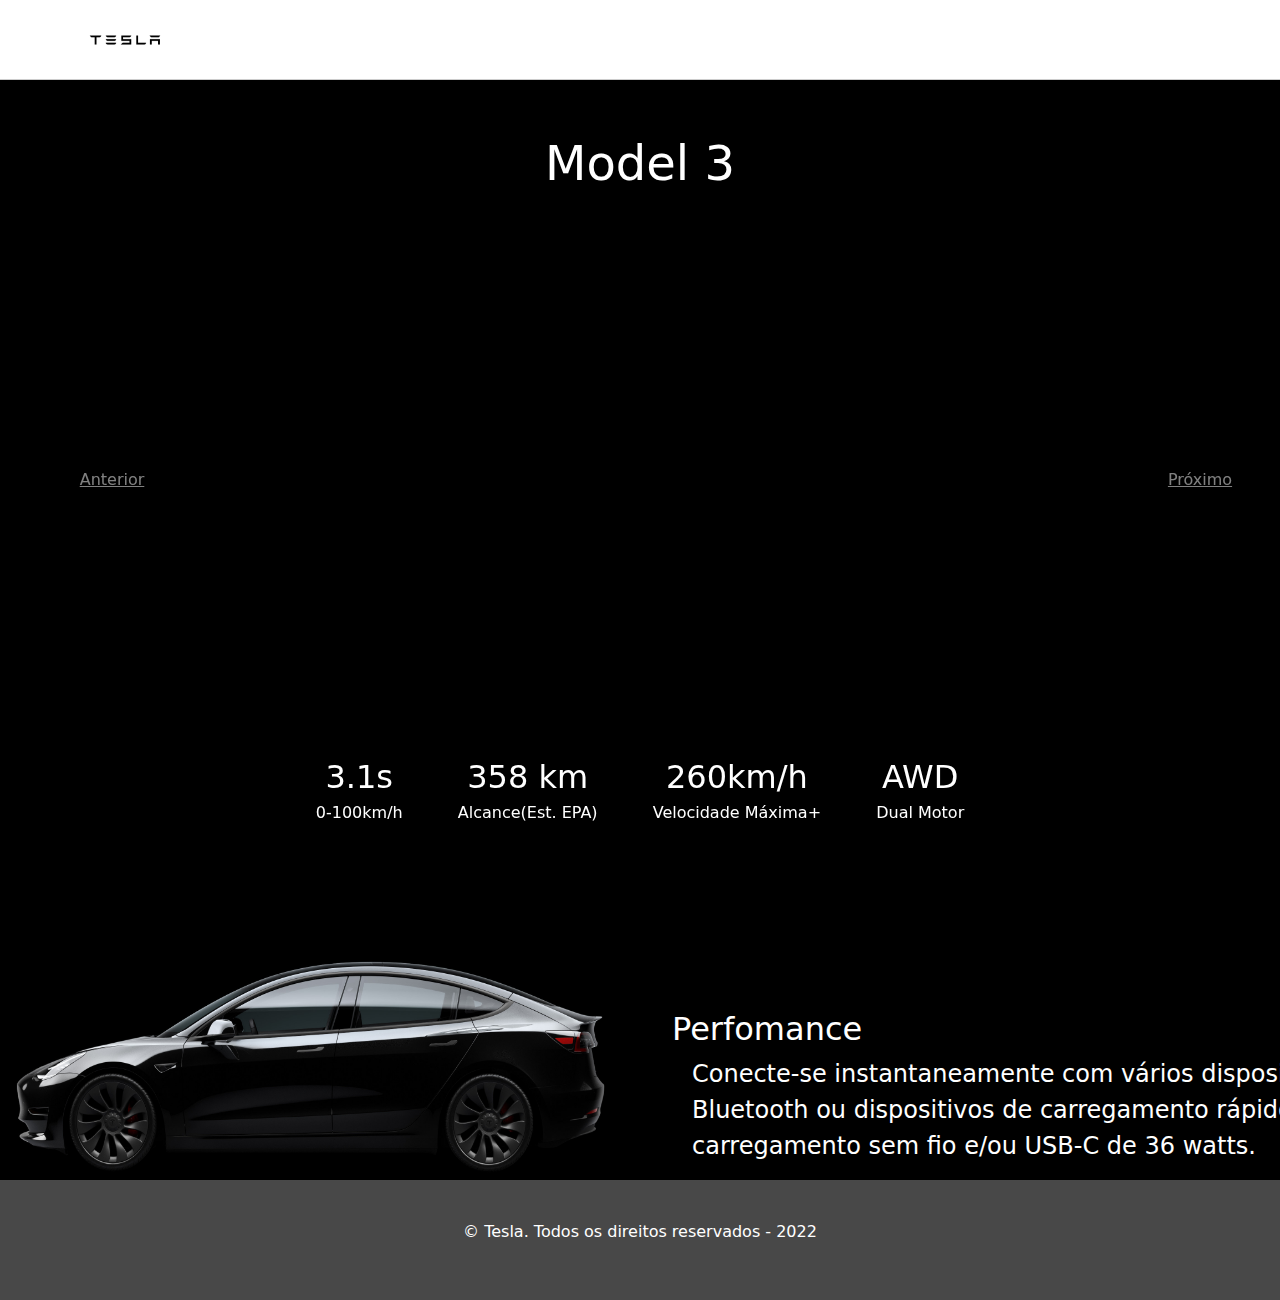
==== model-3.html @ ea718280 "tesla-3" ====
<!DOCTYPE html>
<html lang="pt-BR">

<head>
    <meta charset="UTF-8">
    <title>Tesla | Model 3</title>
    <link rel="stylesheet" href="css/bootstrap.min.css">
    <link rel="stylesheet" href="css/bootstrap-grid.min.css">
    <link rel="stylesheet" href="js/bootstrap.js">
    <link rel="stylesheet" href="css/base.css">
    <link rel="stylesheet" href="css/layout.css">
    <link rel="stylesheet" href="css/componente.css">

    <link rel="stylesheet" href="https://stackpath.bootstrapcdn.com/bootstrap/5.0.0-alpha1/css/bootstrap.min.css"
        integrity="sha384-r4NyP46KrjDleawBgD5tp8Y7UzmLA05oM1iAEQ17CSuDqnUK2+k9luXQOfXJCJ4I" crossorigin="anonymous" />
    <script src="https://cdn.jsdelivr.net/npm/popper.js@1.16.0/dist/umd/popper.min.js"
        integrity="sha384-Q6E9RHvbIyZFJoft+2mJbHaEWldlvI9IOYy5n3zV9zzTtmI3UksdQRVvoxMfooAo" crossorigin="anonymous">
        </script>
    <script src="https://stackpath.bootstrapcdn.com/bootstrap/5.0.0-alpha1/js/bootstrap.min.js"
        integrity="sha384-oesi62hOLfzrys4LxRF63OJCXdXDipiYWBnvTl9Y9/TRlw5xlKIEHpNyvvDShgf/" crossorigin="anonymous">
        </script>
</head>

<body class="fundo">
    <header class="layout-cabecalho layout-cabecalho--home">
        <div class="container">
            <nav class="navegacao">
                <a href="index.html"><img src="img/logotesla.png" width="80" height="80" alt="www"></a>


            </nav>
        </div>
    </header>

    <section class="modelos-carrossel">
        <div id="carouselExampleControls" class="carousel slide carousel-dark" data-ride="carousel">
            <ol class="carousel-indicators">
                <li data-target="#carouselExampleIndicators" data-slide-to="0" class="active"></li>
                <li data-target="#carouselExampleIndicators" data-slide-to="1"></li>
                <li data-target="#carouselExampleIndicators" data-slide-to="2"></li>
                <li data-target="#carouselExampleIndicators" data-slide-to="3"></li>
            </ol>

            <div class="carousel-inner rounded-5 shadow-4-strong">
                <div class="carousel-item active">
                    <img class="d-block w-100" src="img/models/model-3-Main.jpg" alt="Primeiro Slide">
                    <div class="carousel-caption">

                        <h3 class="titulo-caption" style="color: white">Model 3</h3>
                        <div style="color: white">

                            <div class="layout-info">
                                <p class="subtitulo-caption">3.1s</p>
                                <p class="subtitulo2-caption">0-100km/h</p>
                            </div>
                            <div class="layout-info">
                                <p class="subtitulo-caption">358 km</p>
                                <p class="subtitulo2-caption">Alcance(Est. EPA)</p>
                            </div>
                            <div class="layout-info">
                                <p class="subtitulo-caption">260km/h</p>
                                <p class="subtitulo2-caption">Velocidade Máxima+</p>
                            </div>
                            <div class="layout-info">
                                <p class="subtitulo-caption">AWD</p>
                                <p class="subtitulo2-caption">Dual Motor</p>
                            </div>

                        </div>
                    </div>

                </div>
                <div class="carousel-item rounded-5 shadow-4-strong">
                    <img class="d-block w-100" src="img/models/model-3-Range.jpg" alt="Segundo Slide">
                    <div class="carousel-caption">
                        <div style="color: white">
                            <div class="layout-info">
                                <p class="subtitulo-caption">358 km</p>
                                <p class="subtitulo2-caption">Vá a qualquer lugar com até 358 milhas de alcance estimado em um única carga</p>
                            </div>
                            <div class="layout-info">
                                <p class="subtitulo-caption">15 min</p>
                                <p class="subtitulo2-caption">Recarregue até 280 quilometros em 15 minutos em locais que possuem Supercharger</p>
                            </div>
                            <div class="layout-info">
                                <p class="subtitulo-caption">30,000+</p>
                                <p class="subtitulo2-caption">Superchargers distribuídos ao redor do mundo</p>
                            </div>

                        </div>
                    </div>
                </div>
                <div class="carousel-item rounded-5 shadow-4-strong">
                    <img class="d-block w-100" src="img/models/model-3-AWD.jpg" alt="Terceiro Slide">
                    <div class="carousel-caption">
                        <div style="color: white">
                            <div class="layout-info">
                                <p class="subtitulo-caption">2</p>
                                <p class="subtitulo2-caption">Motores independentes controlam digitalmente o torque nas rodas dianteiras e traseiras</p>
                            </div>
                            <div class="layout-info">
                                <p class="subtitulo-caption">10 ms</p>
                                <p class="subtitulo2-caption">Motores duplos respondem a mudanças de condições em apenas 10 milissegundos</p>
                            </div>
                            <div class="layout-info">
                                <p class="subtitulo-caption">Clima</p>
                                <p class="subtitulo2-caption">Tração e controle incomparáveis, em todas as condições climáticas</p>
                            </div>
                        </div>
                    </div>
                </div>
                <div class="carousel-item rounded-5 shadow-4-strong">
                    <img class="d-block w-100" src="img/models/Model-3-Autopilot.jpg" alt="Quarto Slide">
                    <div class="carousel-caption">
                        <div style="color: black">
                            <div class="layout-info">
                                <p class="subtitulo-caption">360°</p>
                                <p class="subtitulo2-caption">As câmeras traseira, lateral e frontal oferecem visibilidade máxima</p>
                            </div>
                            <div class="layout-info">
                                <p class="subtitulo-caption">250 m</p>
                                <p class="subtitulo2-caption">Processamento visual poderoso em até 250 metros de alcance</p>
                            </div>
                            <div class="layout-info">
                                <p class="subtitulo-caption">Tesla Vision</p>
                                <p class="subtitulo2-caption">O Tesla Vision detecta carros próximos, ajuda a evitar possíveis colisões e auxilia no estacionamento
                                </p>
                            </div>
                        </div>
                    </div>
                </div>
            </div>
            <a class="carousel-control-prev" href="#carouselExampleControls" role="button" data-slide="prev">
                <span class="carousel-control-prev-icon" aria-hidden="true"></span>
                <span class="sr-only">Anterior</span>
            </a>
            <a class="carousel-control-next" href="#carouselExampleControls" role="button" data-slide="next">
                <span class="carousel-control-next-icon" aria-hidden="true"></span>
                <span class="sr-only">Próximo</span>
            </a>
        </div>

        <article class="layout-legenda-principal">
            <div class="row">
                <div class="col-md-6">
                    <img class="descricao-img layout-imagem" src="img/models/Model-3-Specs-Desktop.jpg" style="margin-left: auto" width="100%" height="100%" >
                </div>
                <div class="col-md-6">
                    <div class="descricao">
                        <h1 class="descricao-titulo">Perfomance</h1>
                        <p class="descricao-subtitulo">Conecte-se instantaneamente com vários dispositivos Bluetooth ou dispositivos de carregamento rápido com carregamento sem fio e/ou USB-C de 36 watts.</p>
                    </div>
                </div>
            </div>
        </article>
    </section>
    <footer class="layout-rodape">
        <div class="container">
            <p>&copy; Tesla. Todos os direitos reservados - 2022</p>
        </div>

    </footer>
</body>

</html>
---- css/base.css ----
*{
    box-sizing: border-box;
}

body{
    margin: 0;
    background-color: black;
}
---- css/layout.css ----
.layout-cabecalho{
    height: 80px;
    border-bottom: 1px solid #ccc;
    background-color: white;
}

.layout-cabecalho--home{
    position: fixed;
    top: 0;
    left: 0;
    right: 0;
    z-index: 9999;
}
.layout-login{
    position:fixed;
    top: 0;
    left: 998;
    right: 0;
}
.layout-principal{
    padding: 80px;
    padding-top: 150px;
    background-color: green;
}

.layout-rodape{
    padding: 40px 0;
    background-color: #484848;

    color: white;
    text-align: center;
}


.layout-info{
    display: inline-block;
    margin-right: 25px;
    margin-left: 25px;
}

.layout-legenda-principal{
    padding-top: 70px;
    background-color: black;
    color: white;
}

.layout-reserva{
    padding: 160px 0;
    color: white;
}
---- css/componente.css ----
.container {
    width: 100%;
    padding-left: 15px;
    padding-right: 15px;
    margin: 0 auto;
}

.main-imagem-models {
    background: url('../img/tesla-models.jpg') no-repeat;
}

.main-imagem-model3 {
    background: url('../img/tesla-model3.jpg') no-repeat;
}

.main-imagem-modelx {
    background: url('../img/tesla-modelx.jpg') no-repeat;
}

.main-imagem-modely {
    background: url('../img/tesla-modely.jpg') no-repeat;
}

.main-banner {

    background-size: cover;
    background-position: center;
}

.conteudo-banner {

    width: 80%;
    margin-left: auto;
    margin-right: auto;
    padding-top: 10px;
    text-align: center;
    padding-bottom: 10px;
}

/*Principal*/
.principal {
    font-size: 1.5rem;
    text-align: center;
    font-family: Arial;
    height: 1000px;
}

.principal__titulo {
    padding-top: 120px;
    color: #373737;

    /* 54*24 = 2.25em */
    font-size: 2.25em;
    line-height: 1;

}

.principal__subtitulo {
    margin: 10px 0;
    color: black;
    text-decoration: underline;
    font-size: 1em;
}

.principal__sobre {
    margin: 650px 0;
    text-align: center;
}

.modelos-carrossel {
    margin-top: 80px;
}
.carousel-item-next.carousel-item-left{
    display: block !important;
  }
.carousel .carousel-item {
    height: 800px;
    -webkit-transition: 0s !important;
    -o-transition: 0s !important;
    transition: 0s !important;
}

.carousel-item img {
    position: absolute;
    object-fit: cover;
    top: -100px;
    left: 0;
    min-height: 600px;
    

}

.titulo-caption {
    margin-bottom: 560px;
    font-size: 3rem;
}

.subtitulo-caption {
    margin-bottom: 0px;
    font-size: 2rem;
}

.subtitulo2-caption {
    margin-bottom: 15px;
    font-size: 1rem;
}

.descricao{
    display: inline-block;
    width: 800px;
}

.descricao-img-esquerda{
    margin-right: 400px;
}

.descricao-img{
    margin-left: 400px;
}

.descricao-titulo{
    font-size: 2rem;
    text-align: left;
    margin-top: 60px;
    margin-left: 20px;
}

.descricao-titulo-esquerda{
    font-size: 2rem;
    text-align: right;
    margin-top: 60px;
    margin-left: 90px;
}

.descricao-subtitulo{
    font-size: 1.5rem;
    text-align: left;
    margin-left: 40px;
}

.descricao-subtitulo-esquerda{
    font-size: 1.5rem;
    text-align: right;
    margin-left: 80px;
}
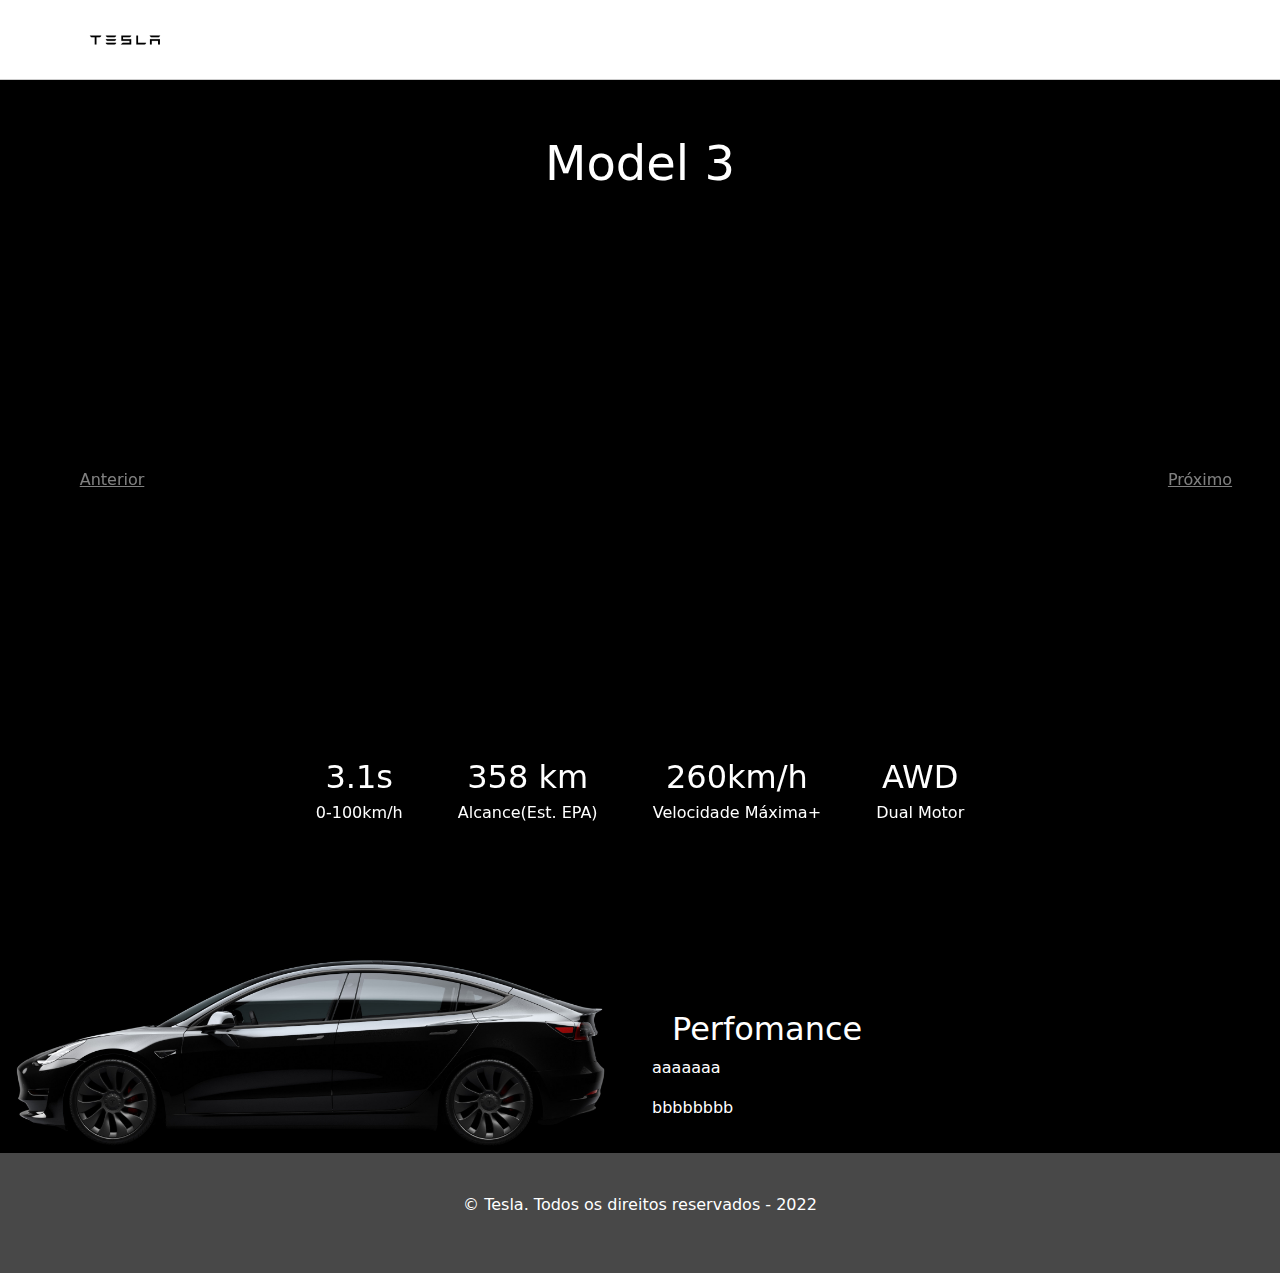
==== commit ae6eb3c5: "teste" ====
--- a/model-3.html
+++ b/model-3.html
@@ -148,7 +148,12 @@
                 <div class="col-md-6">
                     <div class="descricao">
                         <h1 class="descricao-titulo">Perfomance</h1>
-                        <p class="descricao-subtitulo">Conecte-se instantaneamente com vários dispositivos Bluetooth ou dispositivos de carregamento rápido com carregamento sem fio e/ou USB-C de 36 watts.</p>
+                       <div class="col-md-6">
+                           <p>aaaaaaa</p>
+                    </div>
+                    <div class="col-md-6">
+                        <p>bbbbbbbb</p>
+                    </div>
                     </div>
                 </div>
             </div>
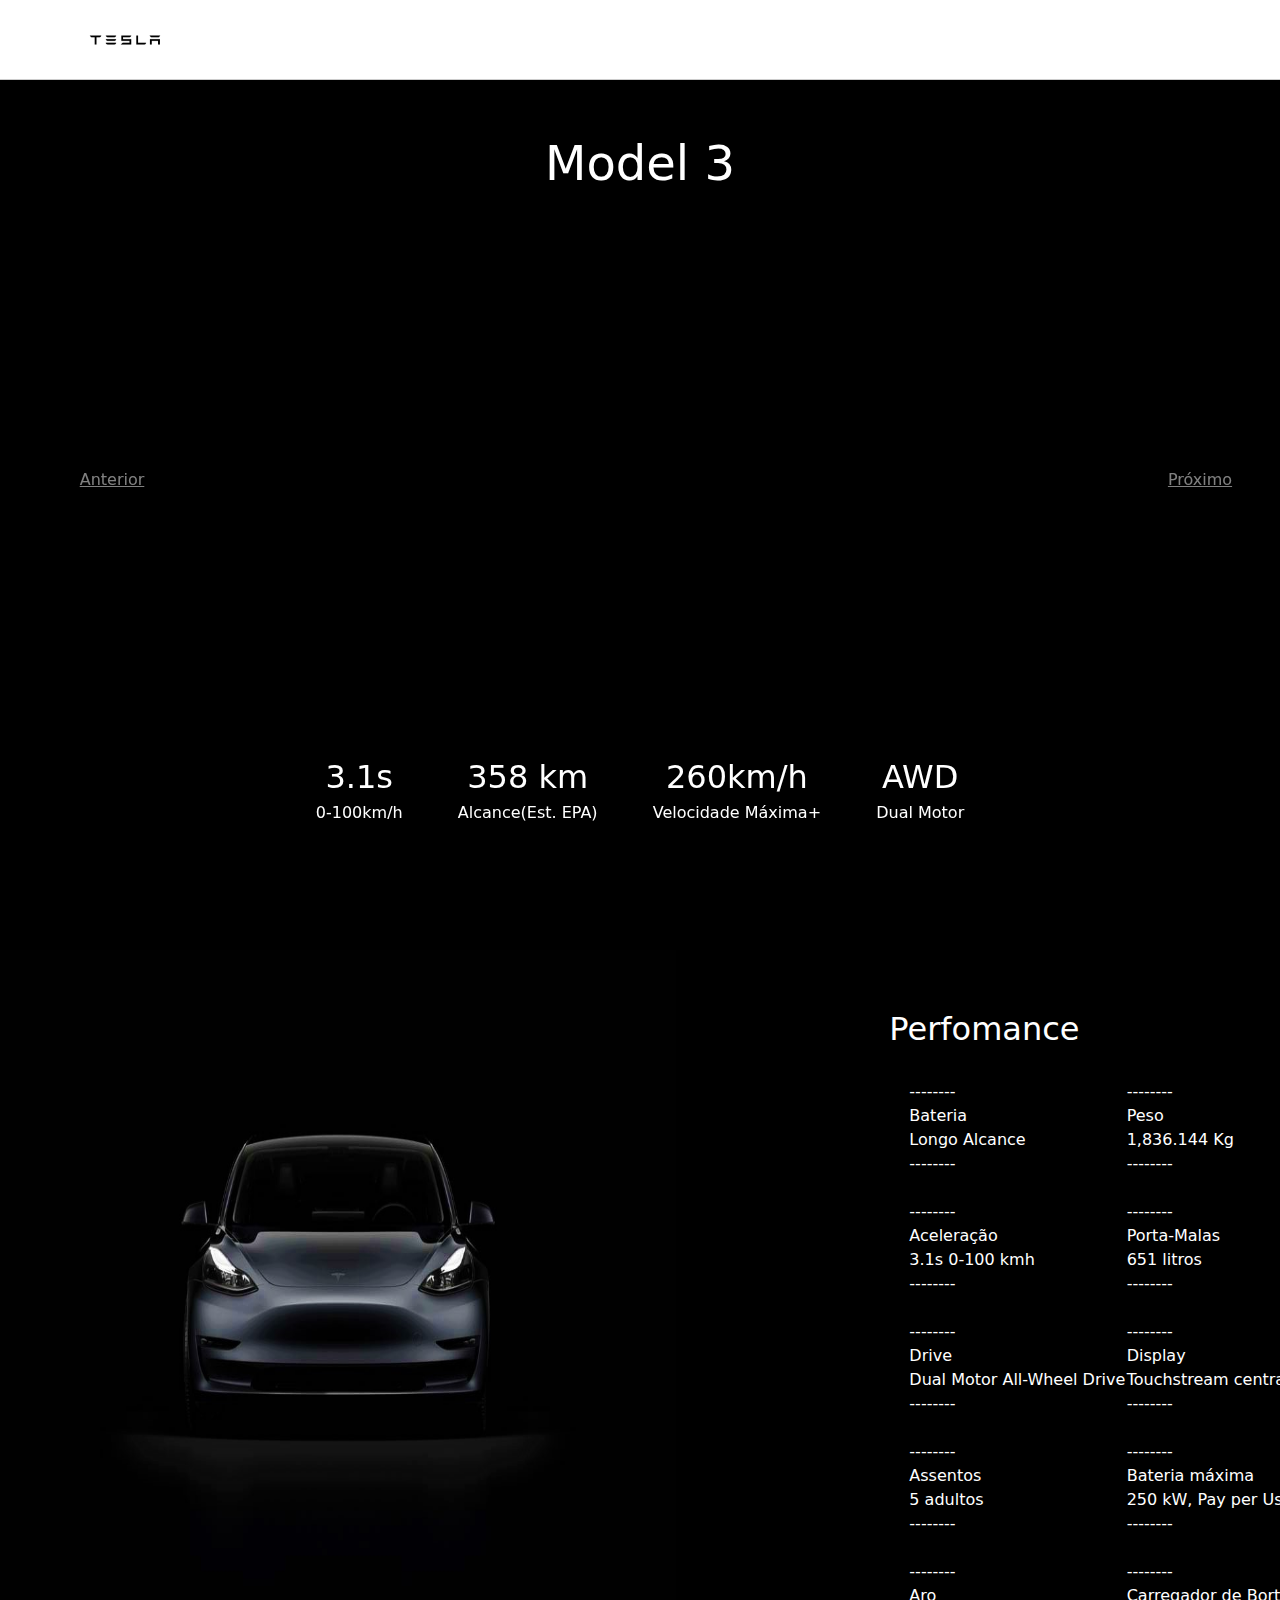
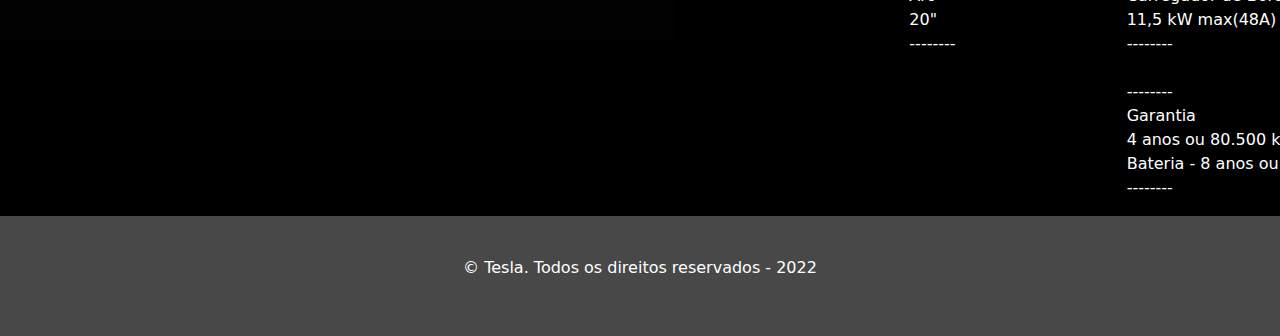
==== commit 52b0281b: "tesla-3(acabou)" ====
--- a/model-3.html
+++ b/model-3.html
@@ -141,19 +141,35 @@
         </div>
 
         <article class="layout-legenda-principal">
+            
             <div class="row">
-                <div class="col-md-6">
-                    <img class="descricao-img layout-imagem" src="img/models/Model-3-Specs-Desktop.jpg" style="margin-left: auto" width="100%" height="100%" >
+                <div class="col-md-8">
+                    <img class="descricao-img layout-imagem" src="img/models/Model-3-Specs-Desktop.jpg" style="margin-left: auto" width="80%" height="80%" >
                 </div>
-                <div class="col-md-6">
+                <div class="col-md-2">
                     <div class="descricao">
                         <h1 class="descricao-titulo">Perfomance</h1>
-                       <div class="col-md-6">
-                           <p>aaaaaaa</p>
+                        <p class="descricao-subtitulo" style="font-size: 1em" >
+                            <br>--------<br>Bateria<br>Longo Alcance<br>--------<br>
+                            <br>--------<br>Aceleração<br>3.1s 0-100 kmh<br>--------<br>
+                            <br>--------<br>Drive<br>Dual Motor All-Wheel Drive<br>--------<br>
+                            <br>--------<br>Assentos<br>5 adultos<br>--------<br>
+                            <br>--------<br>Aro<br>20"<br>--------<br>
+                        </p>
                     </div>
-                    <div class="col-md-6">
-                        <p>bbbbbbbb</p>
-                    </div>
+                </div>
+                <div class="col-md-2">
+                    <div class="descricao">
+                        <h1 class="descricao-titulo"><br></h1>
+                        <p class="descricao-subtitulo" style="font-size: 1em" >
+                            <br>--------<br>Peso<br>1,836.144 Kg<br>--------<br>
+                            <br>--------<br>Porta-Malas<br>651 litros<br>--------<br>
+                            <br>--------<br>Display<br>Touchstream central 15"<br>--------<br>
+                            <br>--------<br>Bateria máxima<br>250 kW, Pay per Use<br>--------<br>
+                            <br>--------<br>Carregador de Borto<br>11,5 kW max(48A)<br>--------<br>
+                            <br>--------<br>Garantia<br>4 anos ou 80.500 km<br>Bateria - 8 anos ou 193.122 km<br>--------<br>
+                        </p>
+                        </div>
                     </div>
                 </div>
             </div>
--- a/css/base.css
+++ b/css/base.css
@@ -5,4 +5,7 @@
 body{
     margin: 0;
     background-color: black;
+    margin:0;
+    padding:0;
+    overflow-x:hidden;
 }--- a/css/componente.css
+++ b/css/componente.css
@@ -66,7 +66,6 @@
     margin: 650px 0;
     text-align: center;
 }
-
 .modelos-carrossel {
     margin-top: 80px;
 }
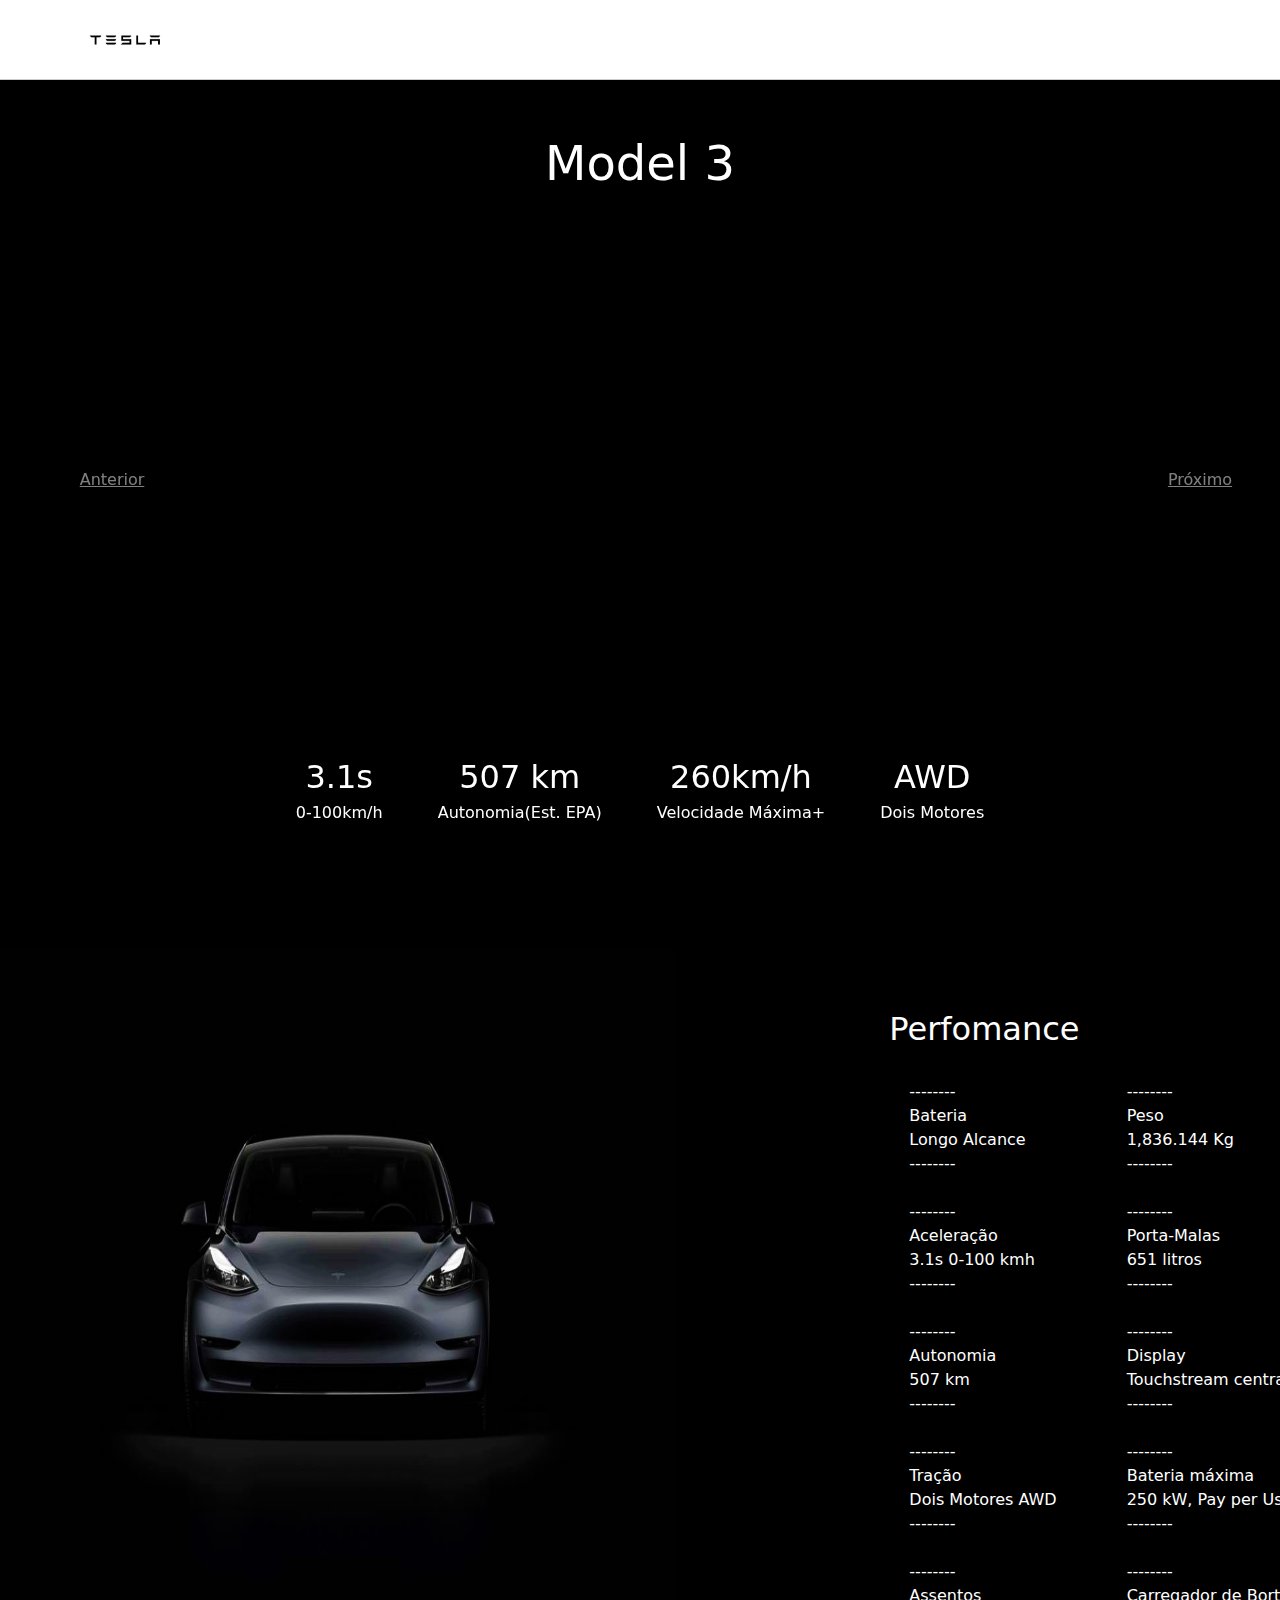
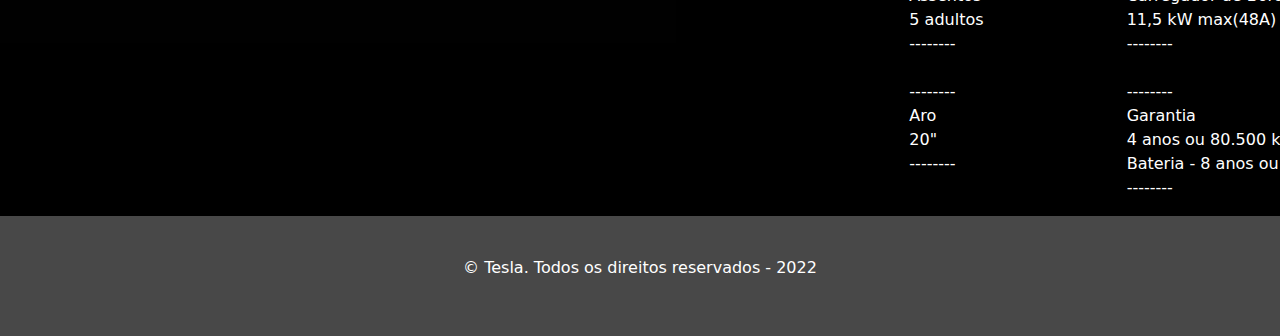
==== commit 16a24dc8: "Peque revisão" ====
--- a/model-3.html
+++ b/model-3.html
@@ -54,8 +54,8 @@
                                 <p class="subtitulo2-caption">0-100km/h</p>
                             </div>
                             <div class="layout-info">
-                                <p class="subtitulo-caption">358 km</p>
-                                <p class="subtitulo2-caption">Alcance(Est. EPA)</p>
+                                <p class="subtitulo-caption">507 km</p>
+                                <p class="subtitulo2-caption">Autonomia(Est. EPA)</p>
                             </div>
                             <div class="layout-info">
                                 <p class="subtitulo-caption">260km/h</p>
@@ -63,7 +63,7 @@
                             </div>
                             <div class="layout-info">
                                 <p class="subtitulo-caption">AWD</p>
-                                <p class="subtitulo2-caption">Dual Motor</p>
+                                <p class="subtitulo2-caption">Dois Motores</p>
                             </div>
 
                         </div>
@@ -73,14 +73,14 @@
                 <div class="carousel-item rounded-5 shadow-4-strong">
                     <img class="d-block w-100" src="img/models/model-3-Range.jpg" alt="Segundo Slide">
                     <div class="carousel-caption">
-                        <div style="color: white">
+                        <div style="color: black">
                             <div class="layout-info">
-                                <p class="subtitulo-caption">358 km</p>
-                                <p class="subtitulo2-caption">Vá a qualquer lugar com até 358 milhas de alcance estimado em um única carga</p>
+                                <p class="subtitulo-caption">507 km</p>
+                                <p class="subtitulo2-caption">Vá a qualquer lugar com até 507 quilômetros de autonomia estimados em uma única carga</p>
                             </div>
                             <div class="layout-info">
                                 <p class="subtitulo-caption">15 min</p>
-                                <p class="subtitulo2-caption">Recarregue até 280 quilometros em 15 minutos em locais que possuem Supercharger</p>
+                                <p class="subtitulo2-caption">Recarregue até 280 quilômetros em 15 minutos em locais que possuem Supercharger</p>
                             </div>
                             <div class="layout-info">
                                 <p class="subtitulo-caption">30,000+</p>
@@ -152,7 +152,8 @@
                         <p class="descricao-subtitulo" style="font-size: 1em" >
                             <br>--------<br>Bateria<br>Longo Alcance<br>--------<br>
                             <br>--------<br>Aceleração<br>3.1s 0-100 kmh<br>--------<br>
-                            <br>--------<br>Drive<br>Dual Motor All-Wheel Drive<br>--------<br>
+                            <br>--------<br>Autonomia<br>507 km<br>--------<br>
+                            <br>--------<br>Tração<br>Dois Motores AWD<br>--------<br>
                             <br>--------<br>Assentos<br>5 adultos<br>--------<br>
                             <br>--------<br>Aro<br>20"<br>--------<br>
                         </p>
--- a/css/layout.css
+++ b/css/layout.css
@@ -22,7 +22,6 @@
     padding-top: 150px;
     background-color: green;
 }
-
 .layout-rodape{
     padding: 40px 0;
     background-color: #484848;
@@ -31,7 +30,10 @@
     text-align: center;
 }
 
-
+.layout-carousel{
+    padding-top: 70px;
+    background-color: black;
+}
 .layout-info{
     display: inline-block;
     margin-right: 25px;
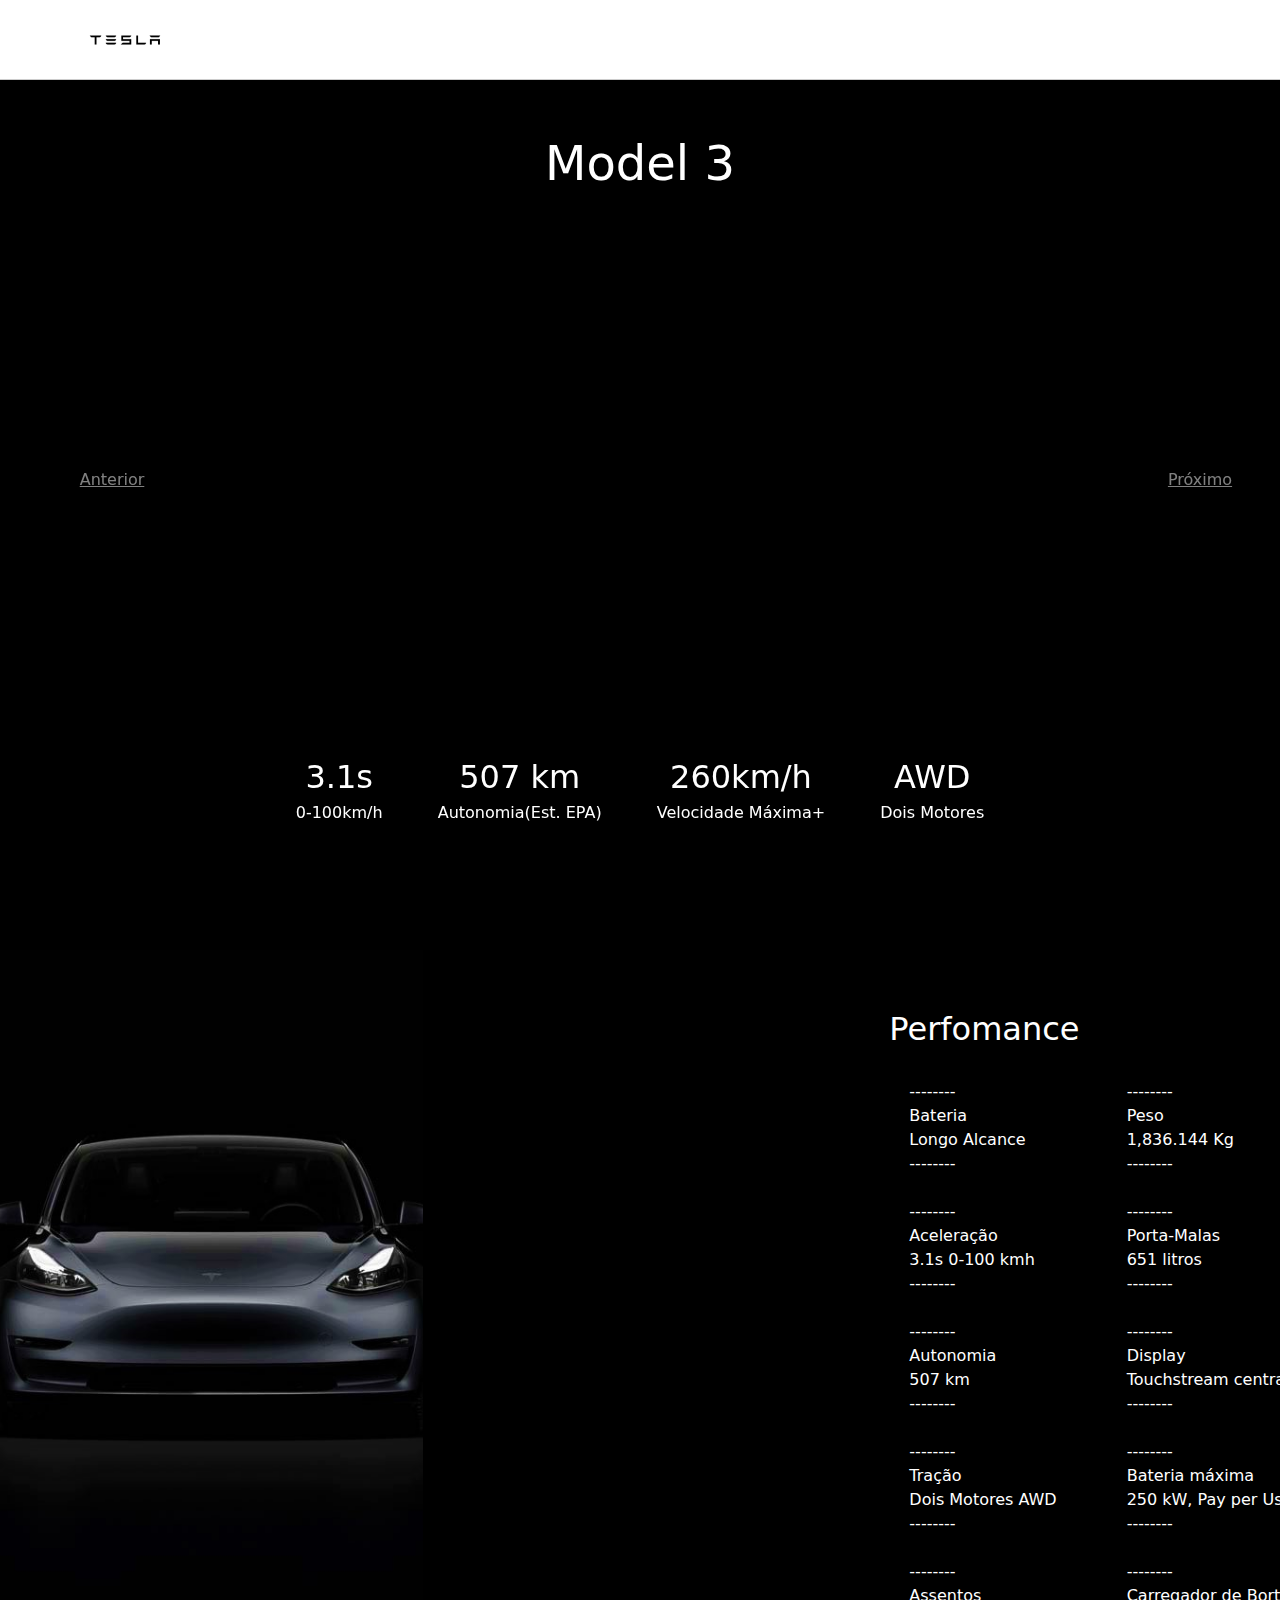
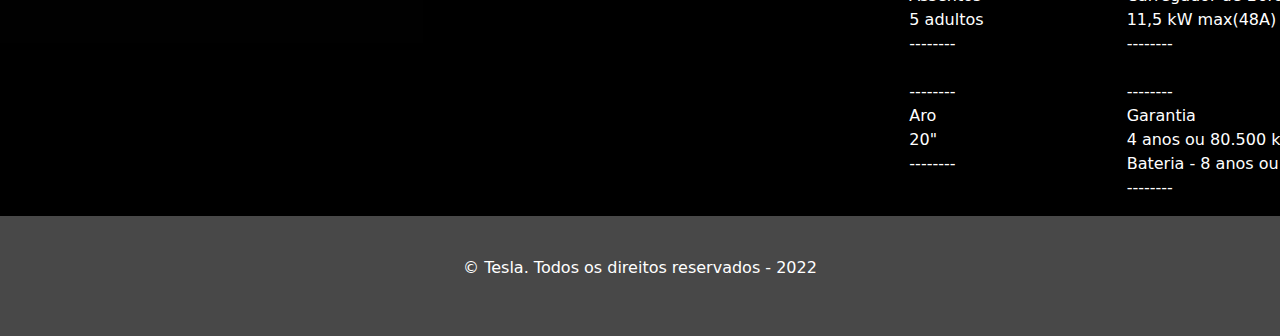
==== commit 91debfff: "responsividade" ====
--- a/model-3.html
+++ b/model-3.html
@@ -73,7 +73,7 @@
                 <div class="carousel-item rounded-5 shadow-4-strong">
                     <img class="d-block w-100" src="img/models/model-3-Range.jpg" alt="Segundo Slide">
                     <div class="carousel-caption">
-                        <div style="color: black">
+                        <div style="color: white">
                             <div class="layout-info">
                                 <p class="subtitulo-caption">507 km</p>
                                 <p class="subtitulo2-caption">Vá a qualquer lugar com até 507 quilômetros de autonomia estimados em uma única carga</p>
--- a/css/componente.css
+++ b/css/componente.css
@@ -110,12 +110,30 @@
 }
 
 .descricao-img-esquerda{
-    margin-right: 400px;
+    margin-left: 400px;
+    object-fit: cover;
+    width:50%;
+}
+
+@media only screen and (max-width: 480px) {
+    .descricao-img-esquerda {
+      width: 100%;
+      margin-left: 400px;
+    }
 }
 
 .descricao-img{
     margin-left: 400px;
+    object-fit: cover;
+    width:50%;
 }
+
+@media only screen and (max-width: 480px) {
+    .descricao-img {
+      width: 100%;
+      margin-left: 400px;
+    }
+  }
 
 .descricao-titulo{
     font-size: 2rem;
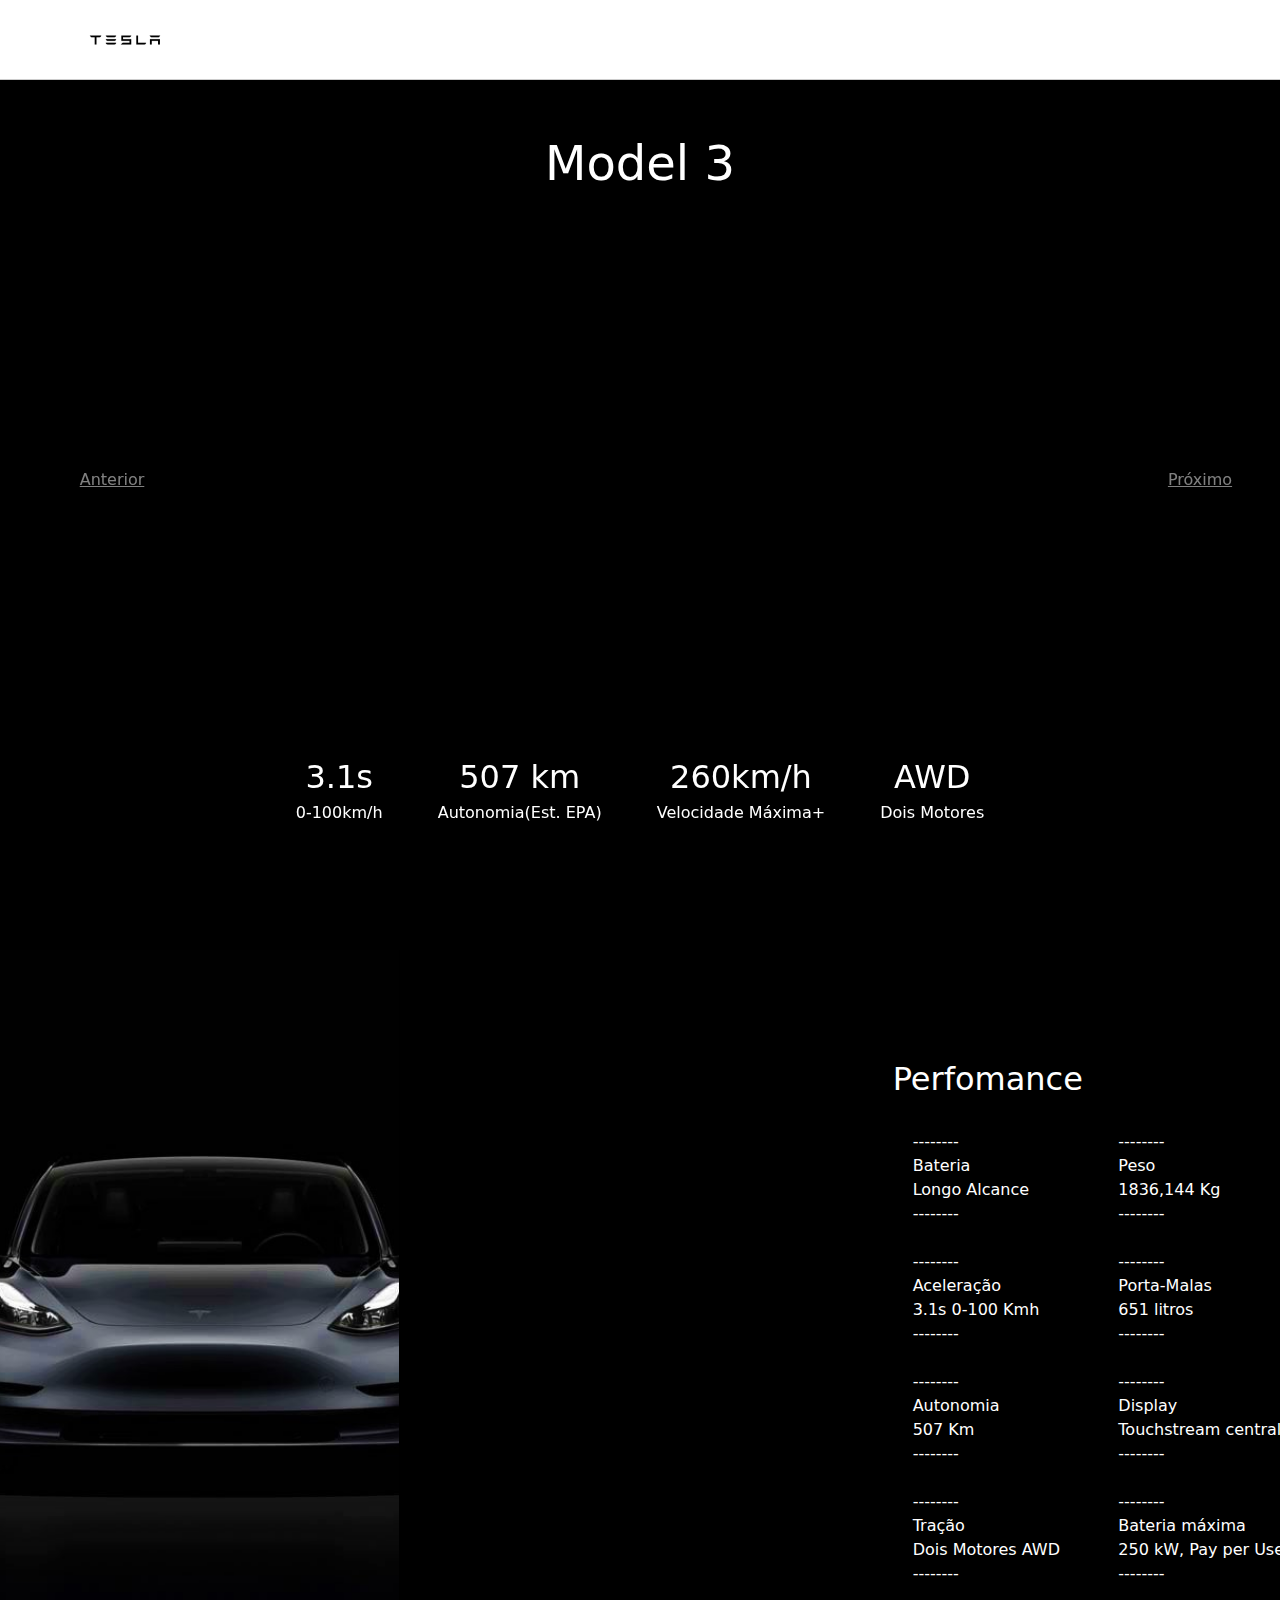
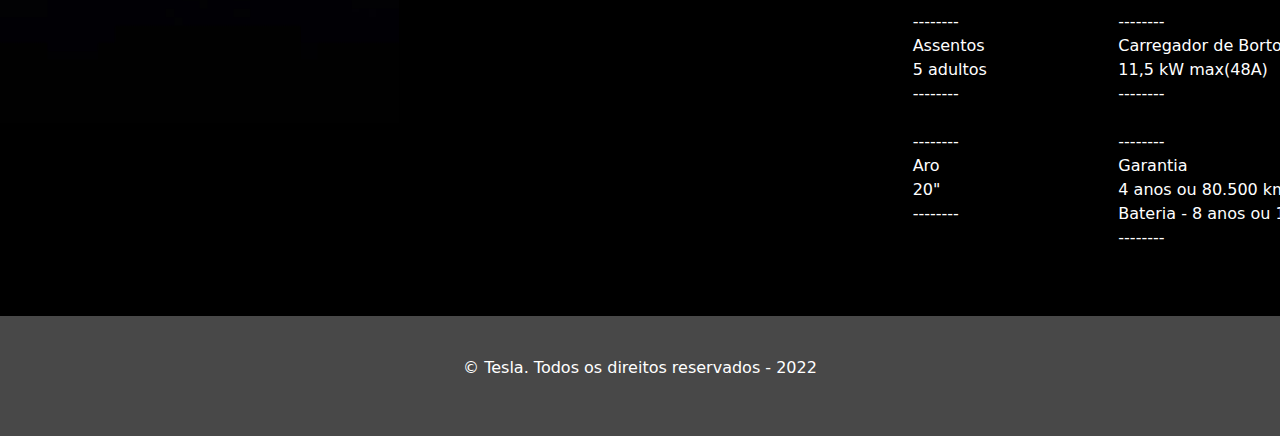
==== commit 44d44e1a: "relatório de performace" ====
--- a/model-3.html
+++ b/model-3.html
@@ -151,8 +151,8 @@
                         <h1 class="descricao-titulo">Perfomance</h1>
                         <p class="descricao-subtitulo" style="font-size: 1em" >
                             <br>--------<br>Bateria<br>Longo Alcance<br>--------<br>
-                            <br>--------<br>Aceleração<br>3.1s 0-100 kmh<br>--------<br>
-                            <br>--------<br>Autonomia<br>507 km<br>--------<br>
+                            <br>--------<br>Aceleração<br>3.1s 0-100 Kmh<br>--------<br>
+                            <br>--------<br>Autonomia<br>507 Km<br>--------<br>
                             <br>--------<br>Tração<br>Dois Motores AWD<br>--------<br>
                             <br>--------<br>Assentos<br>5 adultos<br>--------<br>
                             <br>--------<br>Aro<br>20"<br>--------<br>
@@ -163,7 +163,7 @@
                     <div class="descricao">
                         <h1 class="descricao-titulo"><br></h1>
                         <p class="descricao-subtitulo" style="font-size: 1em" >
-                            <br>--------<br>Peso<br>1,836.144 Kg<br>--------<br>
+                            <br>--------<br>Peso<br>1836,144 Kg<br>--------<br>
                             <br>--------<br>Porta-Malas<br>651 litros<br>--------<br>
                             <br>--------<br>Display<br>Touchstream central 15"<br>--------<br>
                             <br>--------<br>Bateria máxima<br>250 kW, Pay per Use<br>--------<br>
--- a/css/layout.css
+++ b/css/layout.css
@@ -42,6 +42,7 @@
 
 .layout-legenda-principal{
     padding-top: 70px;
+    padding-right: 70px;
     background-color: black;
     color: white;
 }
--- a/css/componente.css
+++ b/css/componente.css
@@ -105,6 +105,7 @@
 }
 
 .descricao{
+    padding: 50px;
     display: inline-block;
     width: 800px;
 }
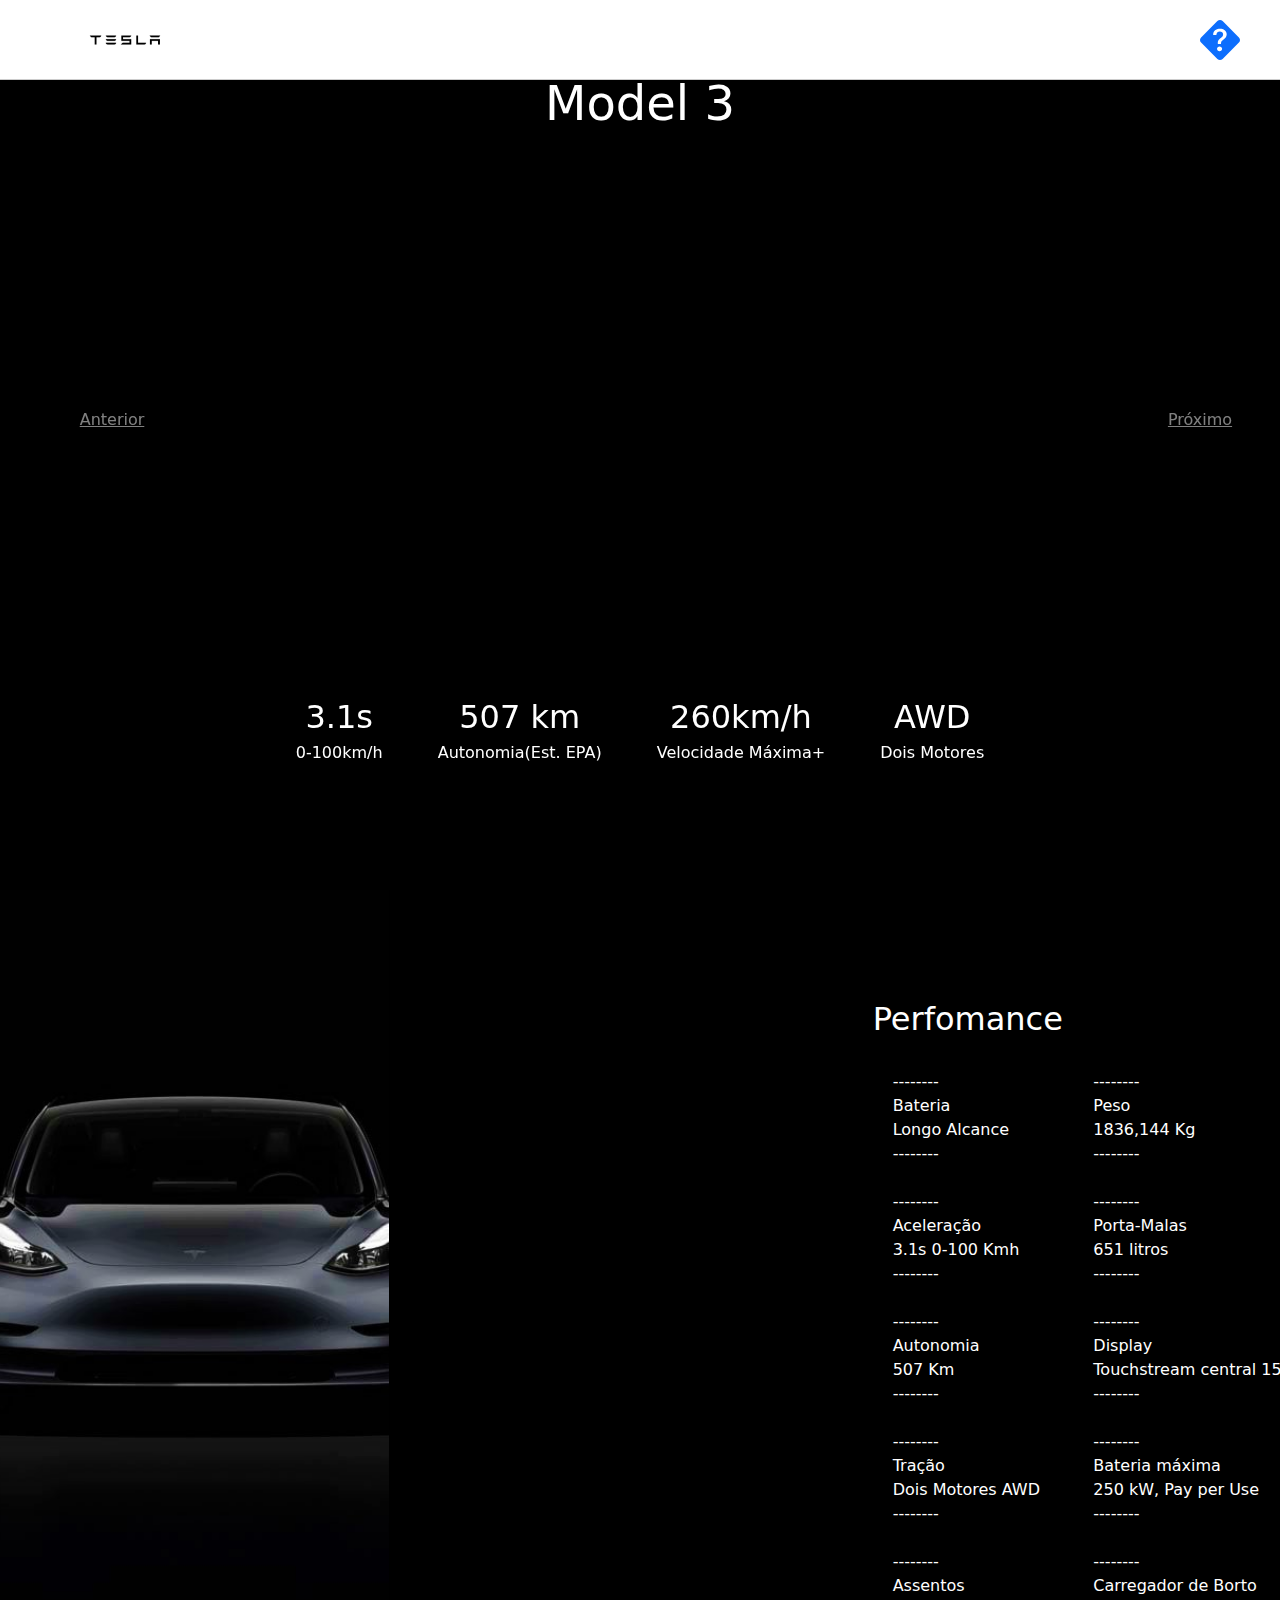
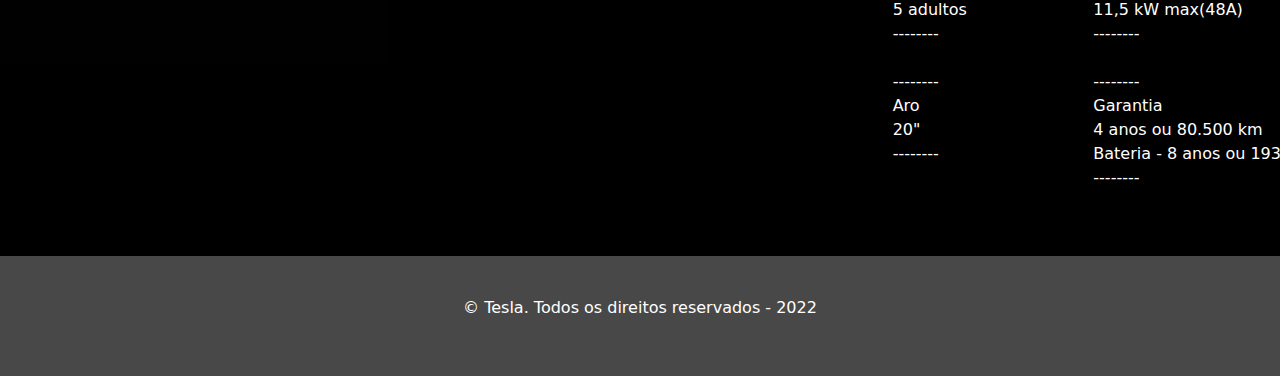
==== commit 5dbd5d7f: "about-us-feito" ====
--- a/model-3.html
+++ b/model-3.html
@@ -26,10 +26,16 @@
         <div class="container">
             <nav class="navegacao">
                 <a href="index.html"><img src="img/logotesla.png" width="80" height="80" alt="www"></a>
-
-
+            </nav>
+            <nav class="layout-login">
+                <a href="about-Us.html">
+                    <svg xmlns="http://www.w3.org/2000/svg" width="120" height="60" fill="currentColor" class="bi bi-question-diamond-fill" viewBox="0 0 16 16" style="padding-top:20px">
+                        <path d="M9.05.435c-.58-.58-1.52-.58-2.1 0L.436 6.95c-.58.58-.58 1.519 0 2.098l6.516 6.516c.58.58 1.519.58 2.098 0l6.516-6.516c.58-.58.58-1.519 0-2.098L9.05.435zM5.495 6.033a.237.237 0 0 1-.24-.247C5.35 4.091 6.737 3.5 8.005 3.5c1.396 0 2.672.73 2.672 2.24 0 1.08-.635 1.594-1.244 2.057-.737.559-1.01.768-1.01 1.486v.105a.25.25 0 0 1-.25.25h-.81a.25.25 0 0 1-.25-.246l-.004-.217c-.038-.927.495-1.498 1.168-1.987.59-.444.965-.736.965-1.371 0-.825-.628-1.168-1.314-1.168-.803 0-1.253.478-1.342 1.134-.018.137-.128.25-.266.25h-.825zm2.325 6.443c-.584 0-1.009-.394-1.009-.927 0-.552.425-.94 1.01-.94.609 0 1.028.388 1.028.94 0 .533-.42.927-1.029.927z"/>
+                      </svg>
+                  </svg></a>
             </nav>
         </div>
+        
     </header>
 
     <section class="modelos-carrossel">
@@ -44,10 +50,10 @@
             <div class="carousel-inner rounded-5 shadow-4-strong">
                 <div class="carousel-item active">
                     <img class="d-block w-100" src="img/models/model-3-Main.jpg" alt="Primeiro Slide">
-                    <div class="carousel-caption">
+                    <div class="carousel-caption" style="color: white">
 
-                        <h3 class="titulo-caption" style="color: white">Model 3</h3>
-                        <div style="color: white">
+                        <h3 class="titulo-caption">Model 3</h3>
+                        <div>
 
                             <div class="layout-info">
                                 <p class="subtitulo-caption">3.1s</p>
--- a/css/layout.css
+++ b/css/layout.css
@@ -42,7 +42,7 @@
 
 .layout-legenda-principal{
     padding-top: 70px;
-    padding-right: 70px;
+    padding-right: 100px;
     background-color: black;
     color: white;
 }
--- a/css/componente.css
+++ b/css/componente.css
@@ -66,12 +66,45 @@
     margin: 650px 0;
     text-align: center;
 }
+
+/*ABOUT US*/
+
+.about-container {
+    border-radius: 25px;
+    box-shadow: 0 4px 8px 0 rgba(0, 0, 0, 0.2);
+    margin: 8px;
+    background-color: white;
+}
+
+.about-titulo{
+    margin-left: auto;
+    margin-right: auto;
+    font-size: larger;
+}
+.about-logo{
+    object-fit: cover;
+    width: 50%;
+}
+.about-img {
+    margin-left: auto;
+    margin-right: auto;
+    display: block;
+    object-fit: cover;
+    width: 50%;
+}
+
+/*ABOUT US*/
+
+
+
 .modelos-carrossel {
-    margin-top: 80px;
+    margin-top: 20px;
 }
-.carousel-item-next.carousel-item-left{
+
+.carousel-item-next.carousel-item-left {
     display: block !important;
-  }
+}
+
 .carousel .carousel-item {
     height: 800px;
     -webkit-transition: 0s !important;
@@ -85,7 +118,7 @@
     top: -100px;
     left: 0;
     min-height: 600px;
-    
+
 
 }
 
@@ -104,59 +137,59 @@
     font-size: 1rem;
 }
 
-.descricao{
+.descricao {
     padding: 50px;
     display: inline-block;
     width: 800px;
 }
 
-.descricao-img-esquerda{
+.descricao-img-esquerda {
     margin-left: 400px;
     object-fit: cover;
-    width:50%;
+    width: 50%;
 }
 
 @media only screen and (max-width: 480px) {
     .descricao-img-esquerda {
-      width: 100%;
-      margin-left: 400px;
+        width: 100%;
+        margin-left: 400px;
     }
 }
 
-.descricao-img{
+.descricao-img {
     margin-left: 400px;
     object-fit: cover;
-    width:50%;
+    width: 50%;
 }
 
 @media only screen and (max-width: 480px) {
     .descricao-img {
-      width: 100%;
-      margin-left: 400px;
+        width: 100%;
+        margin-left: 400px;
     }
-  }
+}
 
-.descricao-titulo{
+.descricao-titulo {
     font-size: 2rem;
     text-align: left;
     margin-top: 60px;
     margin-left: 20px;
 }
 
-.descricao-titulo-esquerda{
+.descricao-titulo-esquerda {
     font-size: 2rem;
     text-align: right;
     margin-top: 60px;
     margin-left: 90px;
 }
 
-.descricao-subtitulo{
+.descricao-subtitulo {
     font-size: 1.5rem;
     text-align: left;
     margin-left: 40px;
 }
 
-.descricao-subtitulo-esquerda{
+.descricao-subtitulo-esquerda {
     font-size: 1.5rem;
     text-align: right;
     margin-left: 80px;
